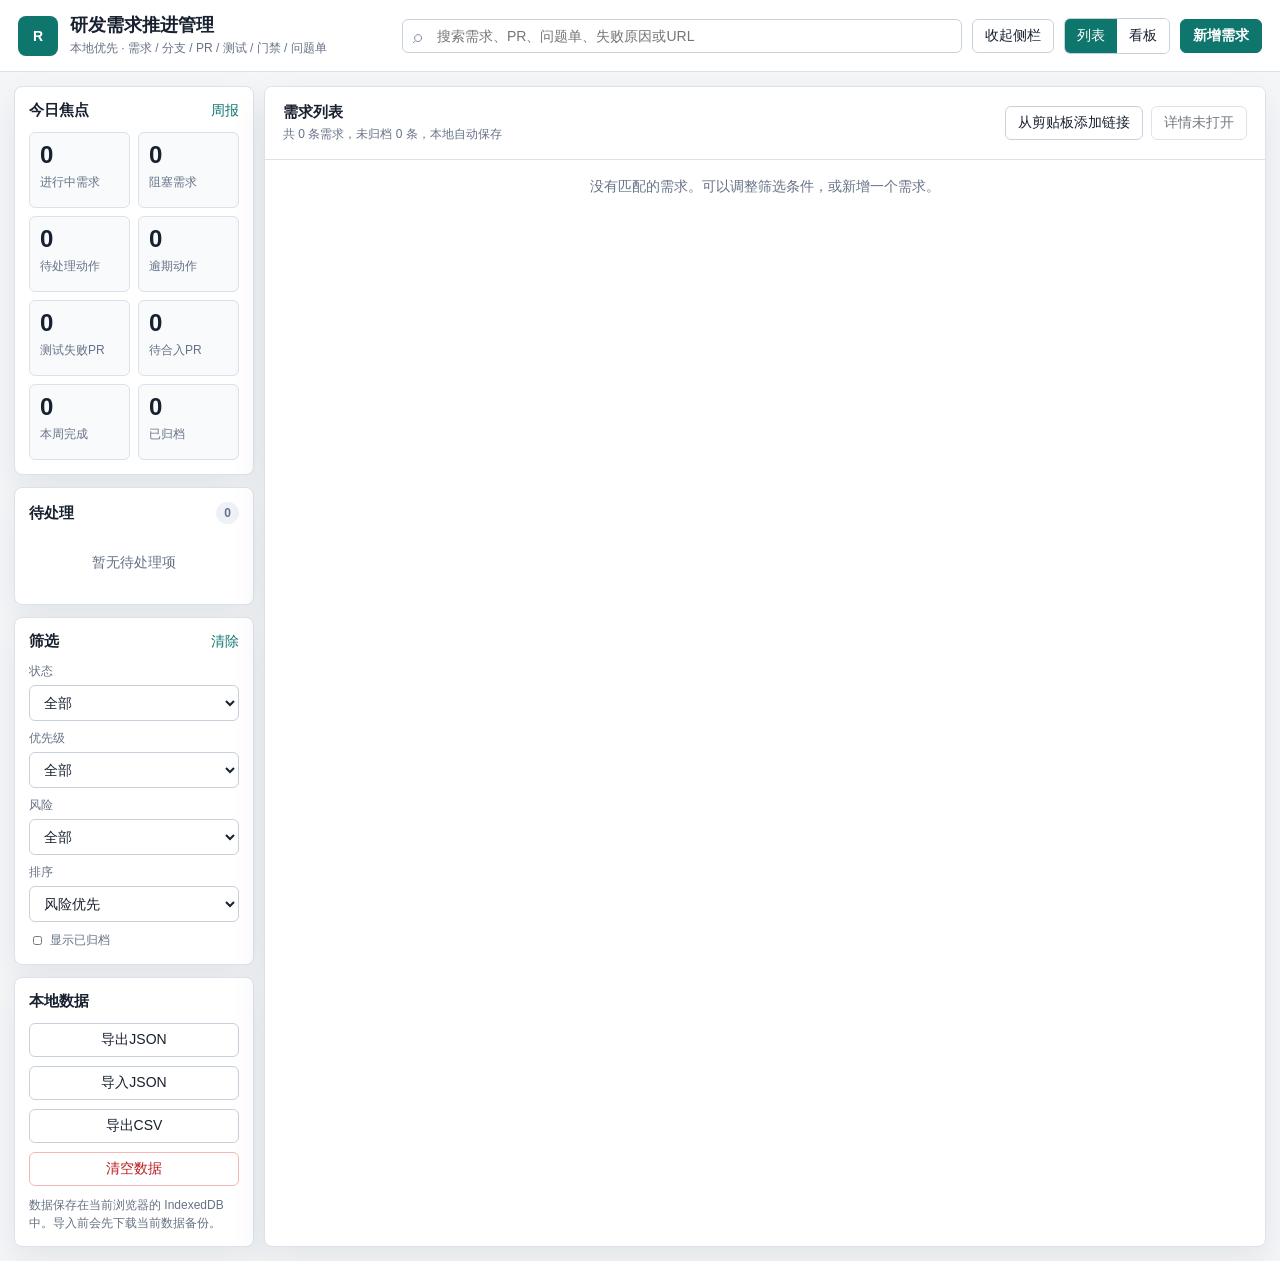
==== outputs/rd-tracker-windows-app/app/index.html @ b26a25df "Add RD tracker desktop app" ====
<!doctype html>
<html lang="zh-CN">
  <head>
    <meta charset="UTF-8" />
    <meta name="viewport" content="width=device-width, initial-scale=1.0" />
    <title>研发需求推进管理工具 MVP</title>
    <meta
      name="description"
      content="本地优先的个人研发需求、分支、PR、测试、门禁和问题单推进管理工具。"
    />
    <link rel="stylesheet" href="./styles.css" />
  </head>
  <body>
    <div class="app-shell">
      <header class="topbar">
        <div class="brand">
          <div class="brand-mark" aria-hidden="true">R</div>
          <div>
            <h1>研发需求推进管理</h1>
            <p>本地优先 · 需求 / 分支 / PR / 测试 / 门禁 / 问题单</p>
          </div>
        </div>
        <div class="top-actions">
          <label class="search-box" aria-label="全局搜索">
            <span aria-hidden="true">⌕</span>
            <input id="globalSearch" type="search" placeholder="搜索需求、PR、问题单、失败原因或URL" />
          </label>
          <button id="toggleLeftRailBtn" type="button" title="收起或展开左侧概览">收起侧栏</button>
          <div class="segmented" aria-label="视图切换">
            <button id="listViewBtn" type="button" class="active">列表</button>
            <button id="boardViewBtn" type="button">看板</button>
          </div>
          <button id="newRequirementBtn" type="button" class="primary-btn">新增需求</button>
        </div>
      </header>

      <main class="workspace">
        <aside class="left-rail" aria-label="概览和筛选">
          <section class="panel">
            <div class="section-title">
              <h2>今日焦点</h2>
              <button id="weeklyReportBtn" type="button" class="text-btn">周报</button>
            </div>
            <div id="statsGrid" class="stats-grid"></div>
          </section>

          <section class="panel">
            <div class="section-title">
              <h2>待处理</h2>
              <span id="todoCount" class="count-pill">0</span>
            </div>
            <div id="todoList" class="todo-list empty-state">暂无待处理项</div>
          </section>

          <section class="panel">
            <div class="section-title">
              <h2>筛选</h2>
              <button id="clearFiltersBtn" type="button" class="text-btn">清除</button>
            </div>
            <div class="filter-grid">
              <label>
                状态
                <select id="statusFilter"></select>
              </label>
              <label>
                优先级
                <select id="priorityFilter"></select>
              </label>
              <label>
                风险
                <select id="riskFilter"></select>
              </label>
              <label>
                排序
                <select id="sortMode">
                  <option value="risk">风险优先</option>
                  <option value="priority">优先级</option>
                  <option value="plannedEndAt">计划完成时间</option>
                  <option value="updatedAt">最近更新</option>
                  <option value="createdAt">创建时间</option>
                  <option value="progress">交付链路进度</option>
                </select>
              </label>
              <label class="checkbox-row">
                <input id="showArchived" type="checkbox" />
                显示已归档
              </label>
            </div>
          </section>

          <section class="panel">
            <div class="section-title">
              <h2>本地数据</h2>
            </div>
            <div class="data-actions">
              <button id="exportJsonBtn" type="button">导出JSON</button>
              <button id="importJsonBtn" type="button">导入JSON</button>
              <button id="exportCsvBtn" type="button">导出CSV</button>
              <button id="resetDemoBtn" type="button" class="danger-ghost">清空数据</button>
              <input id="importFile" type="file" accept="application/json,.json" hidden />
            </div>
            <p class="hint">数据保存在当前浏览器的 IndexedDB 中。导入前会先下载当前数据备份。</p>
          </section>
        </aside>

        <section class="main-panel" aria-label="需求列表">
          <div class="list-header">
            <div>
              <h2 id="mainTitle">需求列表</h2>
              <p id="resultSummary">正在加载本地数据…</p>
            </div>
            <div class="header-tools">
              <button id="quickAddFromClipboardBtn" type="button">从剪贴板添加链接</button>
              <button id="collapseAllBtn" type="button">收起详情</button>
            </div>
          </div>
          <div id="contentArea" class="content-area"></div>
        </section>

        <aside id="detailPanel" class="detail-panel" aria-label="需求详情"></aside>
      </main>
    </div>

    <div id="modalHost" class="modal-host" hidden></div>
    <div id="toastHost" class="toast-host" aria-live="polite"></div>

    <script src="./app.js" defer></script>
  </body>
</html>
---- outputs/rd-tracker-windows-app/app/styles.css ----
:root {
  color-scheme: light;
  --bg: #f4f6f8;
  --surface: #ffffff;
  --surface-soft: #f8fafc;
  --line: #dbe2ea;
  --line-strong: #c7d1dc;
  --text: #18212f;
  --muted: #667285;
  --faint: #8b97a7;
  --primary: #0f766e;
  --primary-dark: #115e59;
  --primary-soft: #d8f3ef;
  --blue: #2563eb;
  --blue-soft: #dbeafe;
  --green: #15803d;
  --green-soft: #dcfce7;
  --red: #b91c1c;
  --red-soft: #fee2e2;
  --amber: #a16207;
  --amber-soft: #fef3c7;
  --gray-soft: #eef2f6;
  --shadow: 0 14px 36px rgba(24, 33, 47, 0.08);
  --radius: 8px;
}

* {
  box-sizing: border-box;
}

html,
body {
  width: 100%;
  min-height: 100%;
}

body {
  margin: 0;
  background: var(--bg);
  color: var(--text);
  font-family:
    Inter, "Segoe UI", "PingFang SC", "Microsoft YaHei", Arial, sans-serif;
  font-size: 14px;
  letter-spacing: 0;
}

button,
input,
select,
textarea {
  font: inherit;
}

button {
  border: 1px solid var(--line-strong);
  border-radius: 6px;
  background: var(--surface);
  color: var(--text);
  min-height: 34px;
  padding: 0 12px;
  cursor: pointer;
}

button:hover {
  border-color: var(--primary);
  color: var(--primary-dark);
}

button:focus-visible,
input:focus-visible,
select:focus-visible,
textarea:focus-visible {
  outline: 2px solid rgba(15, 118, 110, 0.28);
  outline-offset: 2px;
}

button:disabled {
  cursor: not-allowed;
  opacity: 0.6;
}

input,
select,
textarea {
  width: 100%;
  border: 1px solid var(--line-strong);
  border-radius: 6px;
  background: #fff;
  color: var(--text);
  padding: 8px 10px;
}

textarea {
  min-height: 86px;
  resize: vertical;
}

a {
  color: var(--blue);
  text-decoration: none;
}

a:hover {
  text-decoration: underline;
}

.app-shell {
  min-height: 100vh;
  display: flex;
  flex-direction: column;
}

.topbar {
  position: sticky;
  top: 0;
  z-index: 20;
  display: flex;
  align-items: center;
  justify-content: space-between;
  gap: 18px;
  min-height: 72px;
  padding: 12px 18px;
  border-bottom: 1px solid var(--line);
  background: rgba(255, 255, 255, 0.94);
  backdrop-filter: blur(10px);
}

.brand {
  display: flex;
  align-items: center;
  gap: 12px;
  min-width: 280px;
}

.brand-mark {
  display: grid;
  place-items: center;
  width: 40px;
  height: 40px;
  border-radius: 8px;
  background: var(--primary);
  color: #fff;
  font-weight: 800;
}

.brand h1 {
  margin: 0;
  font-size: 18px;
  line-height: 1.25;
}

.brand p {
  margin: 4px 0 0;
  color: var(--muted);
  font-size: 12px;
}

.top-actions {
  display: flex;
  align-items: center;
  justify-content: flex-end;
  gap: 10px;
  flex: 1;
  min-width: 0;
}

.search-box {
  position: relative;
  display: flex;
  align-items: center;
  flex: 1;
  max-width: 560px;
}

.search-box span {
  position: absolute;
  left: 11px;
  top: 50%;
  transform: translateY(-50%);
  color: var(--faint);
  font-size: 18px;
}

.search-box input {
  padding-left: 34px;
}

.segmented {
  display: inline-flex;
  border: 1px solid var(--line-strong);
  border-radius: 6px;
  overflow: hidden;
  background: var(--surface);
}

.segmented button {
  border: 0;
  border-radius: 0;
  min-height: 34px;
}

.segmented button.active {
  background: var(--primary);
  color: #fff;
}

.primary-btn {
  border-color: var(--primary);
  background: var(--primary);
  color: #fff;
  font-weight: 700;
}

.primary-btn:hover {
  border-color: var(--primary-dark);
  background: var(--primary-dark);
  color: #fff;
}

.text-btn {
  min-height: auto;
  padding: 0;
  border: 0;
  background: transparent;
  color: var(--primary);
}

.danger-ghost {
  color: var(--red);
  border-color: #f3b7b7;
}

.workspace {
  display: grid;
  grid-template-columns: 260px minmax(640px, 1fr);
  grid-template-areas: "rail list";
  gap: 10px;
  padding: 14px;
  flex: 1;
  min-height: 0;
}

.workspace.rail-collapsed {
  grid-template-columns: minmax(760px, 1fr);
  grid-template-areas: "list";
}

.left-rail,
.detail-panel {
  display: flex;
  flex-direction: column;
  gap: 12px;
  min-width: 0;
}

.left-rail {
  grid-area: rail;
}

.workspace.rail-collapsed .left-rail {
  display: none;
}

.main-panel,
.panel,
.detail-panel {
  border: 1px solid var(--line);
  border-radius: var(--radius);
  background: var(--surface);
  box-shadow: var(--shadow);
}

.panel {
  padding: 14px;
}

.main-panel {
  grid-area: list;
  min-width: 0;
  overflow: hidden;
}

.detail-panel {
  grid-area: detail;
  position: fixed;
  top: 86px;
  right: 14px;
  bottom: 14px;
  z-index: 35;
  width: min(860px, calc(100vw - 420px));
  min-width: 560px;
  padding: 0;
  overflow: auto;
  max-height: none;
  transform: translateX(calc(100% + 24px));
  opacity: 0;
  pointer-events: none;
  transition:
    transform 180ms ease,
    opacity 180ms ease;
}

.detail-panel.open {
  transform: translateX(0);
  opacity: 1;
  pointer-events: auto;
}

.section-title,
.list-header,
.detail-head {
  display: flex;
  align-items: center;
  justify-content: space-between;
  gap: 12px;
}

.section-title h2,
.list-header h2 {
  margin: 0;
  font-size: 15px;
}

.list-header {
  padding: 16px 18px;
  border-bottom: 1px solid var(--line);
  background: var(--surface);
}

.list-header p {
  margin: 4px 0 0;
  color: var(--muted);
  font-size: 12px;
}

.header-tools {
  display: flex;
  align-items: center;
  gap: 8px;
}

.stats-grid {
  display: grid;
  grid-template-columns: repeat(2, minmax(0, 1fr));
  gap: 8px;
  margin-top: 12px;
}

.stat-card {
  min-height: 76px;
  padding: 10px;
  border: 1px solid var(--line);
  border-radius: 6px;
  background: var(--surface-soft);
}

.stat-card strong {
  display: block;
  font-size: 24px;
  line-height: 1;
}

.stat-card span {
  display: block;
  margin-top: 7px;
  color: var(--muted);
  font-size: 12px;
}

.todo-list {
  display: grid;
  gap: 8px;
  margin-top: 12px;
}

.todo-item {
  display: grid;
  gap: 6px;
  padding: 10px;
  border: 1px solid var(--line);
  border-left: 3px solid var(--primary);
  border-radius: 6px;
  background: var(--surface-soft);
}

.todo-item strong {
  font-size: 13px;
}

.todo-item span {
  color: var(--muted);
  font-size: 12px;
}

.filter-grid,
.data-actions {
  display: grid;
  gap: 9px;
  margin-top: 12px;
}

.filter-grid label {
  display: grid;
  gap: 5px;
  color: var(--muted);
  font-size: 12px;
}

.filter-grid label select,
.filter-grid label input {
  color: var(--text);
  font-size: 14px;
}

.checkbox-row {
  grid-template-columns: 16px 1fr;
  align-items: center;
}

.checkbox-row input {
  width: auto;
}

.hint {
  margin: 10px 0 0;
  color: var(--muted);
  font-size: 12px;
  line-height: 1.5;
}

.content-area {
  overflow: auto;
  max-height: calc(100vh - 146px);
}

.req-list {
  display: grid;
  gap: 8px;
  padding: 10px;
}

.req-list-card {
  display: grid;
  gap: 8px;
  width: 100%;
  padding: 10px;
  border: 1px solid var(--line);
  border-radius: 7px;
  background: var(--surface);
  cursor: pointer;
}

.req-list-card:hover {
  border-color: var(--primary);
  background: #fbfefd;
}

.req-list-card.selected {
  border-color: var(--primary);
  background: var(--primary-soft);
}

.req-list-top,
.req-list-bottom {
  display: flex;
  align-items: flex-start;
  justify-content: space-between;
  gap: 8px;
}

.req-list-title {
  min-width: 0;
}

.req-list-title strong {
  display: block;
  line-height: 1.35;
}

.req-list-title span {
  display: block;
  margin-top: 3px;
  color: var(--muted);
  font-size: 12px;
}

.req-list-card .inline-select {
  width: 112px;
  min-width: 112px;
}

.req-list-action {
  color: var(--muted);
  font-size: 12px;
  line-height: 1.45;
}

.req-list-action strong {
  display: block;
  margin-bottom: 2px;
  color: var(--text);
  font-size: 13px;
}

.req-list-progress {
  display: grid;
  gap: 5px;
}

.delivery-line {
  display: grid;
  gap: 6px;
}

.delivery-head {
  display: flex;
  align-items: center;
  justify-content: space-between;
  gap: 8px;
  color: var(--muted);
  font-size: 12px;
}

.delivery-head strong {
  color: var(--text);
  font-size: 13px;
}

.progress-note {
  color: var(--muted);
  font-size: 12px;
  line-height: 1.45;
}

.table-wrap {
  min-width: 980px;
}

.req-table {
  width: 100%;
  border-collapse: collapse;
}

.req-table th,
.req-table td {
  padding: 10px 9px;
  border-bottom: 1px solid var(--line);
  vertical-align: top;
  text-align: left;
}

.req-table th {
  position: sticky;
  top: 0;
  z-index: 5;
  background: var(--surface-soft);
  color: var(--muted);
  font-size: 12px;
  font-weight: 700;
}

.req-row {
  cursor: pointer;
}

.req-row:hover {
  background: #f9fbfd;
}

.req-row.selected {
  background: var(--primary-soft);
}

.title-cell {
  min-width: 220px;
}

.title-cell strong {
  display: block;
  margin-bottom: 5px;
}

.meta-line {
  display: flex;
  flex-wrap: wrap;
  gap: 5px;
  color: var(--muted);
  font-size: 12px;
}

.pill,
.count-pill,
.tag {
  display: inline-flex;
  align-items: center;
  gap: 4px;
  min-height: 22px;
  border-radius: 999px;
  padding: 2px 8px;
  font-size: 12px;
  font-weight: 700;
  white-space: nowrap;
}

.count-pill {
  background: var(--gray-soft);
  color: var(--muted);
}

.tag {
  border: 1px solid var(--line);
  color: var(--muted);
  background: #fff;
  font-weight: 500;
}

.priority-P0 {
  background: var(--red-soft);
  color: var(--red);
}

.priority-P1 {
  background: var(--amber-soft);
  color: var(--amber);
}

.priority-P2 {
  background: var(--blue-soft);
  color: var(--blue);
}

.priority-P3 {
  background: var(--gray-soft);
  color: var(--muted);
}

.risk-normal {
  background: var(--green-soft);
  color: var(--green);
}

.risk-attention {
  background: var(--amber-soft);
  color: var(--amber);
}

.risk-blocked,
.risk-failed,
.risk-overdue {
  background: var(--red-soft);
  color: var(--red);
}

.status-pill {
  background: var(--gray-soft);
  color: var(--muted);
}

.test-success,
.gate-pass {
  background: var(--green-soft);
  color: var(--green);
}

.test-failed,
.gate-fail {
  background: var(--red-soft);
  color: var(--red);
}

.test-running,
.gate-running {
  background: var(--blue-soft);
  color: var(--blue);
}

.progress-group {
  display: grid;
  gap: 6px;
  min-width: 150px;
}

.progress-line {
  display: grid;
  grid-template-columns: 42px 1fr auto;
  align-items: center;
  gap: 6px;
  color: var(--muted);
  font-size: 12px;
}

.meter {
  height: 6px;
  overflow: hidden;
  border-radius: 999px;
  background: var(--gray-soft);
}

.meter > span {
  display: block;
  height: 100%;
  min-width: 3px;
  border-radius: inherit;
  background: var(--primary);
}

.inline-select {
  min-width: 116px;
  padding: 6px 8px;
}

.next-action-cell {
  min-width: 220px;
  color: var(--muted);
}

.next-action-cell strong {
  display: block;
  color: var(--text);
  font-size: 13px;
}

.row-actions,
.compact-actions {
  display: flex;
  flex-wrap: wrap;
  gap: 6px;
}

.row-actions button,
.compact-actions button {
  min-height: 28px;
  padding: 0 8px;
  font-size: 12px;
}

.detail-empty {
  display: grid;
  place-items: center;
  min-height: 360px;
  padding: 24px;
  color: var(--muted);
  text-align: center;
}

.detail-section {
  padding: 14px;
  border-bottom: 1px solid var(--line);
}

.detail-section h3 {
  margin: 0 0 10px;
  font-size: 14px;
}

.detail-head {
  align-items: flex-start;
  padding: 16px;
  border-bottom: 1px solid var(--line);
  background: var(--surface-soft);
}

.detail-head h2 {
  margin: 0 0 8px;
  font-size: 18px;
  line-height: 1.35;
}

.detail-meta {
  display: flex;
  flex-wrap: wrap;
  gap: 6px;
}

.summary-grid {
  display: grid;
  grid-template-columns: repeat(2, minmax(0, 1fr));
  gap: 8px;
}

.summary-item {
  padding: 9px;
  border: 1px solid var(--line);
  border-radius: 6px;
  background: var(--surface-soft);
}

.summary-item span {
  display: block;
  margin-bottom: 4px;
  color: var(--muted);
  font-size: 12px;
}

.summary-item strong {
  font-size: 14px;
}

.entity-list {
  display: grid;
  gap: 8px;
}

.entity-card {
  border: 1px solid var(--line);
  border-radius: 6px;
  background: #fff;
  overflow: hidden;
}

.entity-card-head {
  display: flex;
  align-items: flex-start;
  justify-content: space-between;
  gap: 8px;
  padding: 10px;
  background: var(--surface-soft);
}

.entity-card-head h4 {
  margin: 0 0 4px;
  font-size: 14px;
}

.entity-card-body {
  display: grid;
  gap: 10px;
  padding: 10px;
}

.mini-table {
  width: 100%;
  border-collapse: collapse;
  font-size: 12px;
}

.mini-table th,
.mini-table td {
  padding: 7px 6px;
  border-bottom: 1px solid var(--line);
  vertical-align: top;
  text-align: left;
}

.mini-table th {
  color: var(--muted);
  font-weight: 700;
}

.test-chip-list {
  display: flex;
  flex-wrap: wrap;
  gap: 5px;
}

.test-chip {
  display: inline-flex;
  align-items: center;
  gap: 4px;
  border-color: transparent;
}

.timeline {
  position: relative;
  display: grid;
  gap: 10px;
}

.timeline-item {
  padding: 10px;
  border: 1px solid var(--line);
  border-radius: 6px;
  background: var(--surface-soft);
}

.timeline-item time {
  display: block;
  margin-bottom: 5px;
  color: var(--muted);
  font-size: 12px;
}

.board {
  display: grid;
  grid-template-columns: repeat(4, minmax(220px, 1fr));
  gap: 12px;
  min-width: 960px;
  padding: 14px;
}

.board-column {
  display: flex;
  flex-direction: column;
  gap: 8px;
  min-height: 260px;
  border: 1px solid var(--line);
  border-radius: 8px;
  background: var(--surface-soft);
  padding: 10px;
}

.board-column h3 {
  margin: 0;
  font-size: 13px;
  display: flex;
  justify-content: space-between;
  color: var(--muted);
}

.board-card {
  display: grid;
  gap: 8px;
  padding: 10px;
  border: 1px solid var(--line);
  border-radius: 6px;
  background: #fff;
  cursor: pointer;
}

.board-card:hover {
  border-color: var(--primary);
}

.board-card strong {
  line-height: 1.35;
}

.empty-state {
  padding: 18px;
  color: var(--muted);
  text-align: center;
}

.modal-host {
  position: fixed;
  inset: 0;
  z-index: 50;
  display: grid;
  place-items: center;
  background: rgba(24, 33, 47, 0.42);
  padding: 24px;
}

.modal-host[hidden] {
  display: none !important;
}

.modal-card {
  width: min(760px, 100%);
  max-height: min(86vh, 900px);
  display: flex;
  flex-direction: column;
  border-radius: 8px;
  background: var(--surface);
  box-shadow: 0 24px 70px rgba(24, 33, 47, 0.28);
}

.modal-head,
.modal-foot {
  display: flex;
  align-items: center;
  justify-content: space-between;
  gap: 12px;
  padding: 14px 16px;
  border-bottom: 1px solid var(--line);
}

.modal-foot {
  border-top: 1px solid var(--line);
  border-bottom: 0;
  flex-wrap: wrap;
}

.modal-left-actions {
  display: flex;
  align-items: center;
  gap: 10px;
  flex-wrap: wrap;
  min-width: 0;
}

.modal-left-actions .danger-ghost {
  min-height: 28px;
  padding: 0 10px;
  font-size: 12px;
}

.modal-head h2 {
  margin: 0;
  font-size: 17px;
}

.modal-body {
  overflow: auto;
  padding: 16px;
}

.form-grid {
  display: grid;
  grid-template-columns: repeat(2, minmax(0, 1fr));
  gap: 12px;
}

.form-grid label {
  display: grid;
  gap: 6px;
  color: var(--muted);
  font-size: 12px;
}

.form-grid label.full {
  grid-column: 1 / -1;
}

.form-grid label.checkbox-field {
  grid-template-columns: 16px 1fr;
  align-items: center;
  color: var(--text);
}

.form-grid label.checkbox-field input {
  width: auto;
}

.markdown-box {
  min-height: 360px;
  font-family: "Cascadia Mono", Consolas, monospace;
  white-space: pre-wrap;
}

.toast-host {
  position: fixed;
  right: 16px;
  bottom: 16px;
  z-index: 80;
  display: grid;
  gap: 8px;
}

.toast {
  max-width: 360px;
  padding: 10px 12px;
  border: 1px solid var(--line-strong);
  border-radius: 6px;
  background: var(--surface);
  box-shadow: var(--shadow);
  color: var(--text);
}

.hidden {
  display: none !important;
}

@media (max-width: 1280px) {
  .workspace {
    grid-template-columns: 240px minmax(520px, 1fr);
    grid-template-areas: "rail list";
  }

  .workspace.rail-collapsed {
    grid-template-columns: minmax(620px, 1fr);
    grid-template-areas: "list";
  }

  .detail-panel {
    width: min(780px, calc(100vw - 300px));
    min-width: 520px;
  }
}

@media (max-width: 860px) {
  .topbar {
    align-items: stretch;
    flex-direction: column;
  }

  .top-actions {
    flex-wrap: wrap;
    justify-content: stretch;
  }

  .search-box {
    max-width: none;
    flex-basis: 100%;
  }

  .workspace {
    grid-template-columns: 1fr;
    grid-template-areas:
      "list"
      "rail";
  }

  .workspace.rail-collapsed {
    grid-template-columns: 1fr;
    grid-template-areas: "list";
  }

  .left-rail {
    grid-area: rail;
  }

  .main-panel {
    grid-area: list;
  }

  .detail-panel {
    top: 72px;
    right: 10px;
    bottom: 10px;
    left: 10px;
    width: auto;
    min-width: 0;
  }

  .list-header {
    align-items: flex-start;
    flex-direction: column;
  }

  .header-tools {
    width: 100%;
    flex-wrap: wrap;
  }

  .form-grid {
    grid-template-columns: 1fr;
  }
}
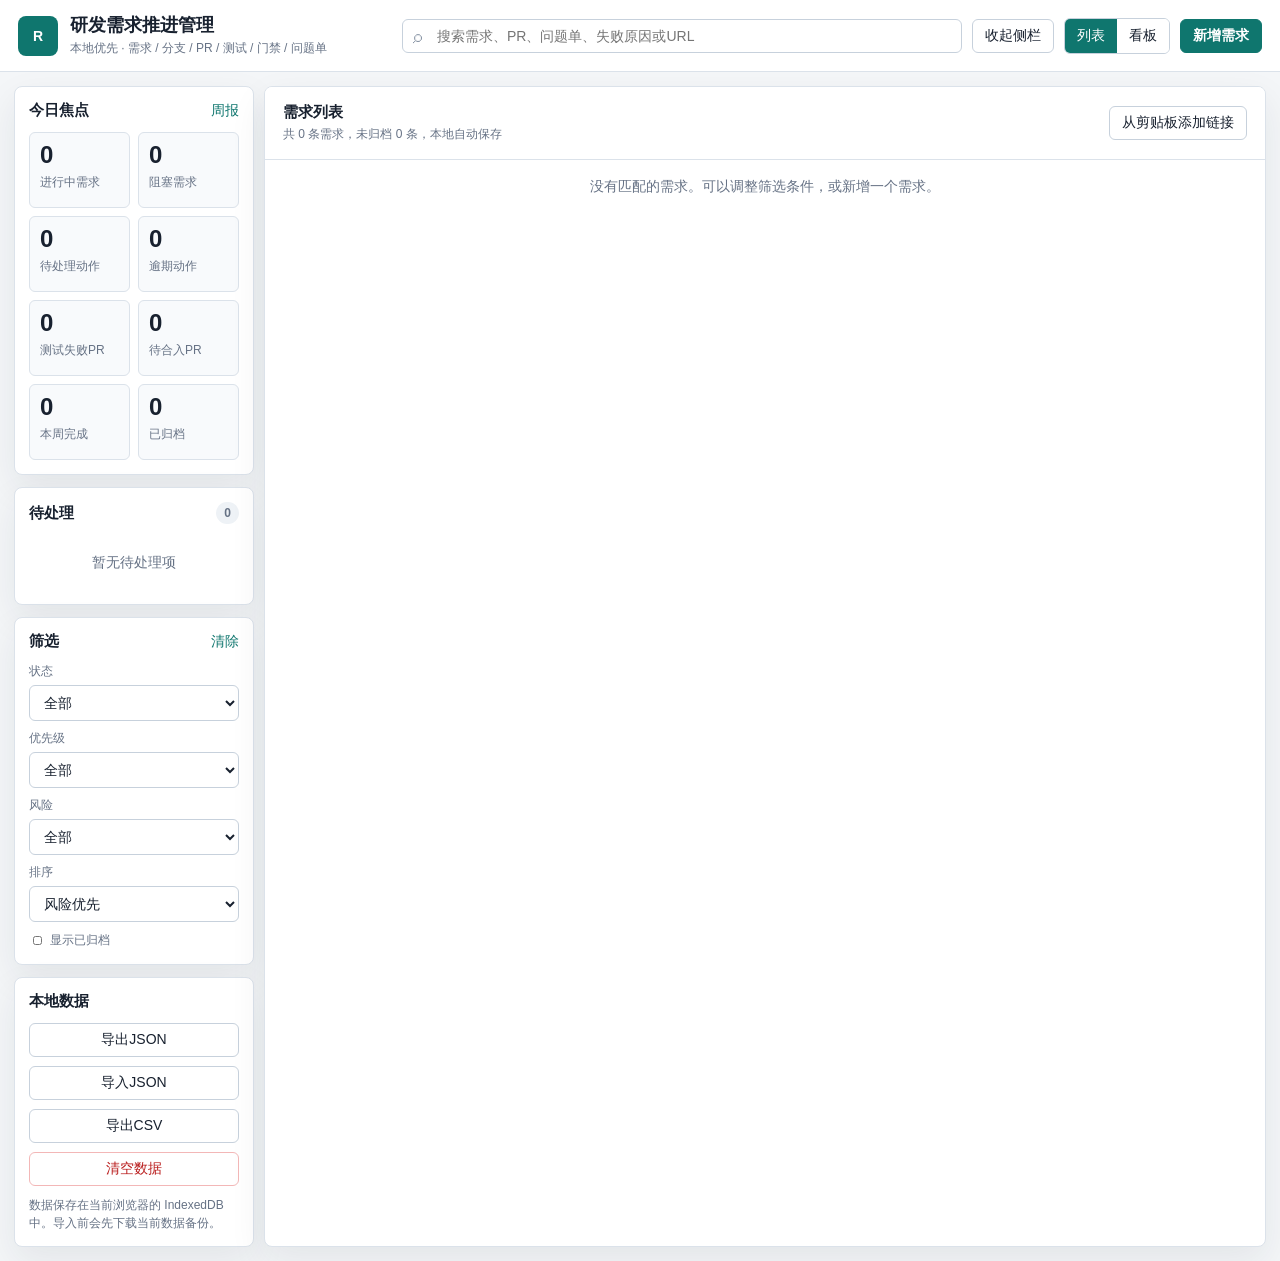
==== commit 2daabb61: "Improve tracker workflow shortcuts" ====
--- a/outputs/rd-tracker-windows-app/app/index.html
+++ b/outputs/rd-tracker-windows-app/app/index.html
@@ -111,7 +111,7 @@
             </div>
             <div class="header-tools">
               <button id="quickAddFromClipboardBtn" type="button">从剪贴板添加链接</button>
-              <button id="collapseAllBtn" type="button">收起详情</button>
+              <button id="collapseAllBtn" type="button" hidden>收起详情</button>
             </div>
           </div>
           <div id="contentArea" class="content-area"></div>
--- a/outputs/rd-tracker-windows-app/app/styles.css
+++ b/outputs/rd-tracker-windows-app/app/styles.css
@@ -808,6 +808,11 @@
   overflow: hidden;
 }
 
+.focus-flash {
+  scroll-margin-top: 96px;
+  animation: focus-flash 1400ms ease;
+}
+
 .entity-card-head {
   display: flex;
   align-items: flex-start;
@@ -857,7 +862,13 @@
   display: inline-flex;
   align-items: center;
   gap: 4px;
+  min-height: 24px;
+  padding: 2px 8px;
   border-color: transparent;
+}
+
+.test-chip span {
+  font-family: "Cascadia Mono", Consolas, monospace;
 }
 
 .timeline {
@@ -1127,3 +1138,17 @@
     grid-template-columns: 1fr;
   }
 }
+
+@keyframes focus-flash {
+  0% {
+    outline: 2px solid rgba(15, 118, 110, 0.55);
+    box-shadow: 0 0 0 4px rgba(15, 118, 110, 0.16);
+    background-color: var(--primary-soft);
+  }
+
+  100% {
+    outline: 0 solid transparent;
+    box-shadow: none;
+    background-color: inherit;
+  }
+}
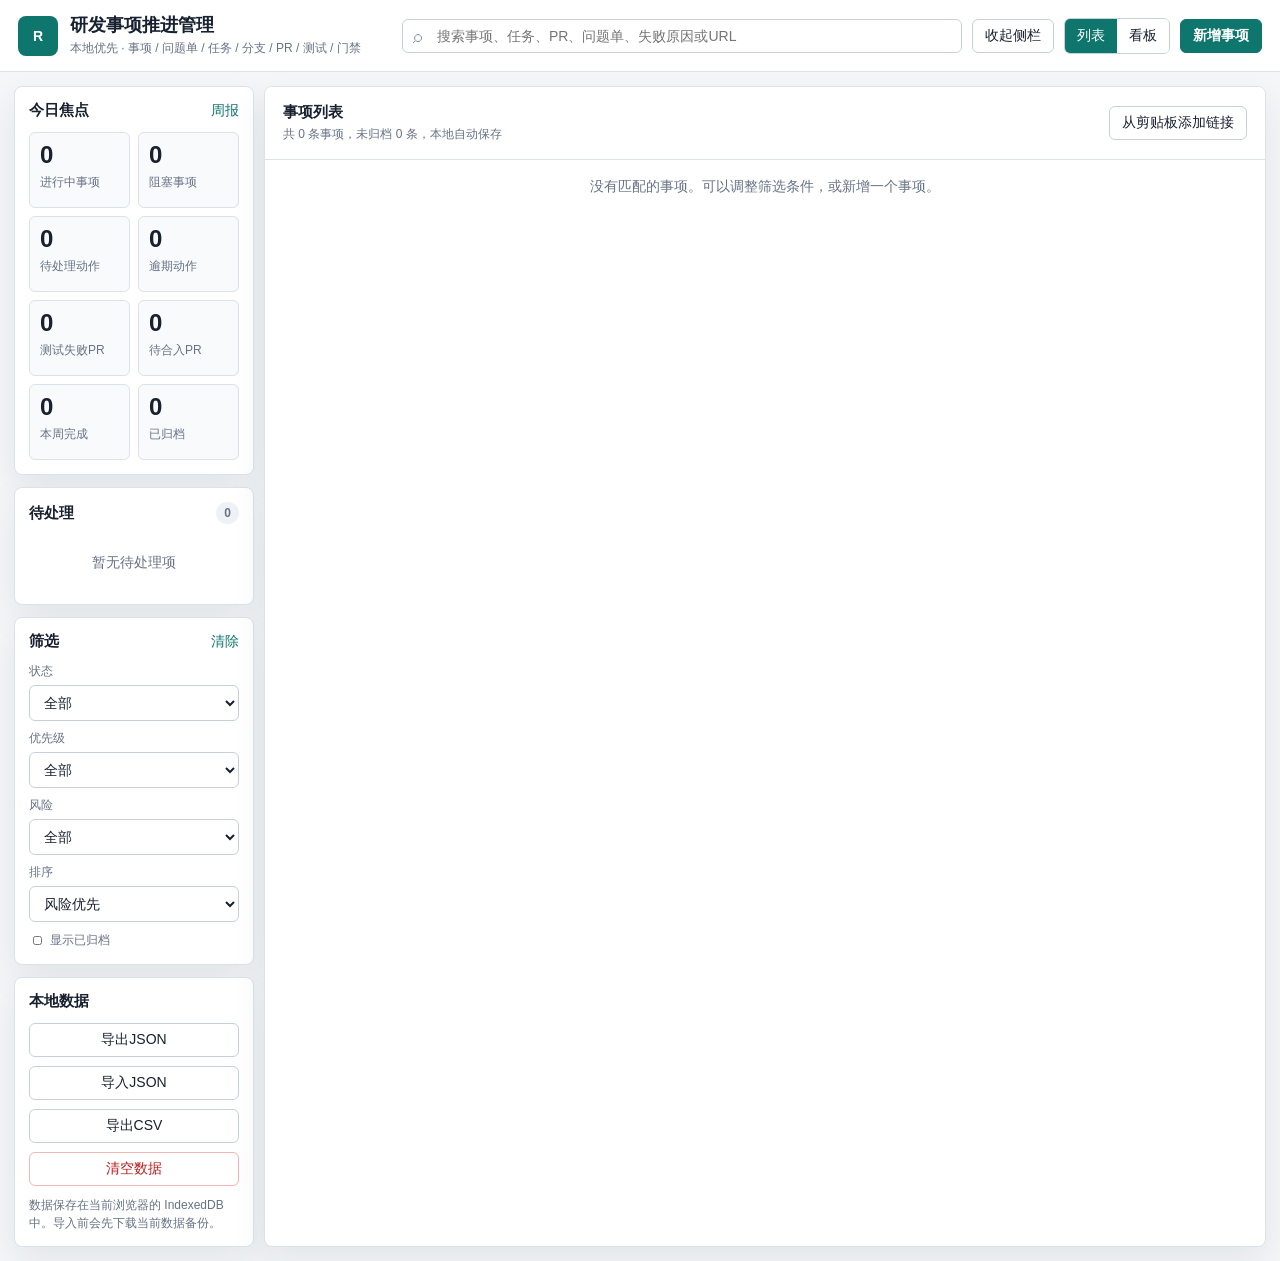
==== commit 8fea7104: "Refine tracker item workflow" ====
--- a/outputs/rd-tracker-windows-app/app/index.html
+++ b/outputs/rd-tracker-windows-app/app/index.html
@@ -3,10 +3,10 @@
   <head>
     <meta charset="UTF-8" />
     <meta name="viewport" content="width=device-width, initial-scale=1.0" />
-    <title>研发需求推进管理工具 MVP</title>
+    <title>研发事项推进管理工具 MVP</title>
     <meta
       name="description"
-      content="本地优先的个人研发需求、分支、PR、测试、门禁和问题单推进管理工具。"
+      content="本地优先的个人研发事项、问题单、任务、分支、PR、测试和门禁推进管理工具。"
     />
     <link rel="stylesheet" href="./styles.css" />
   </head>
@@ -16,21 +16,21 @@
         <div class="brand">
           <div class="brand-mark" aria-hidden="true">R</div>
           <div>
-            <h1>研发需求推进管理</h1>
-            <p>本地优先 · 需求 / 分支 / PR / 测试 / 门禁 / 问题单</p>
+            <h1>研发事项推进管理</h1>
+            <p>本地优先 · 事项 / 问题单 / 任务 / 分支 / PR / 测试 / 门禁</p>
           </div>
         </div>
         <div class="top-actions">
           <label class="search-box" aria-label="全局搜索">
             <span aria-hidden="true">⌕</span>
-            <input id="globalSearch" type="search" placeholder="搜索需求、PR、问题单、失败原因或URL" />
+            <input id="globalSearch" type="search" placeholder="搜索事项、任务、PR、问题单、失败原因或URL" />
           </label>
           <button id="toggleLeftRailBtn" type="button" title="收起或展开左侧概览">收起侧栏</button>
           <div class="segmented" aria-label="视图切换">
             <button id="listViewBtn" type="button" class="active">列表</button>
             <button id="boardViewBtn" type="button">看板</button>
           </div>
-          <button id="newRequirementBtn" type="button" class="primary-btn">新增需求</button>
+          <button id="newRequirementBtn" type="button" class="primary-btn">新增事项</button>
         </div>
       </header>
 
@@ -103,10 +103,10 @@
           </section>
         </aside>
 
-        <section class="main-panel" aria-label="需求列表">
+        <section class="main-panel" aria-label="事项列表">
           <div class="list-header">
             <div>
-              <h2 id="mainTitle">需求列表</h2>
+              <h2 id="mainTitle">事项列表</h2>
               <p id="resultSummary">正在加载本地数据…</p>
             </div>
             <div class="header-tools">
@@ -117,7 +117,7 @@
           <div id="contentArea" class="content-area"></div>
         </section>
 
-        <aside id="detailPanel" class="detail-panel" aria-label="需求详情"></aside>
+        <aside id="detailPanel" class="detail-panel" aria-label="事项详情"></aside>
       </main>
     </div>
 
--- a/outputs/rd-tracker-windows-app/app/styles.css
+++ b/outputs/rd-tracker-windows-app/app/styles.css
@@ -230,6 +230,10 @@
   border-color: #f3b7b7;
 }
 
+.danger-text {
+  color: var(--red);
+}
+
 .workspace {
   display: grid;
   grid-template-columns: 260px minmax(640px, 1fr);
@@ -287,8 +291,8 @@
   right: 14px;
   bottom: 14px;
   z-index: 35;
-  width: min(860px, calc(100vw - 420px));
-  min-width: 560px;
+  width: min(980px, calc(100vw - 360px));
+  min-width: 640px;
   padding: 0;
   overflow: auto;
   max-height: none;
@@ -884,9 +888,15 @@
   background: var(--surface-soft);
 }
 
-.timeline-item time {
-  display: block;
+.timeline-head {
+  display: flex;
+  align-items: center;
+  justify-content: space-between;
+  gap: 8px;
   margin-bottom: 5px;
+}
+
+.timeline-head time {
   color: var(--muted);
   font-size: 12px;
 }
@@ -1074,8 +1084,8 @@
   }
 
   .detail-panel {
-    width: min(780px, calc(100vw - 300px));
-    min-width: 520px;
+    width: min(900px, calc(100vw - 260px));
+    min-width: 580px;
   }
 }
 
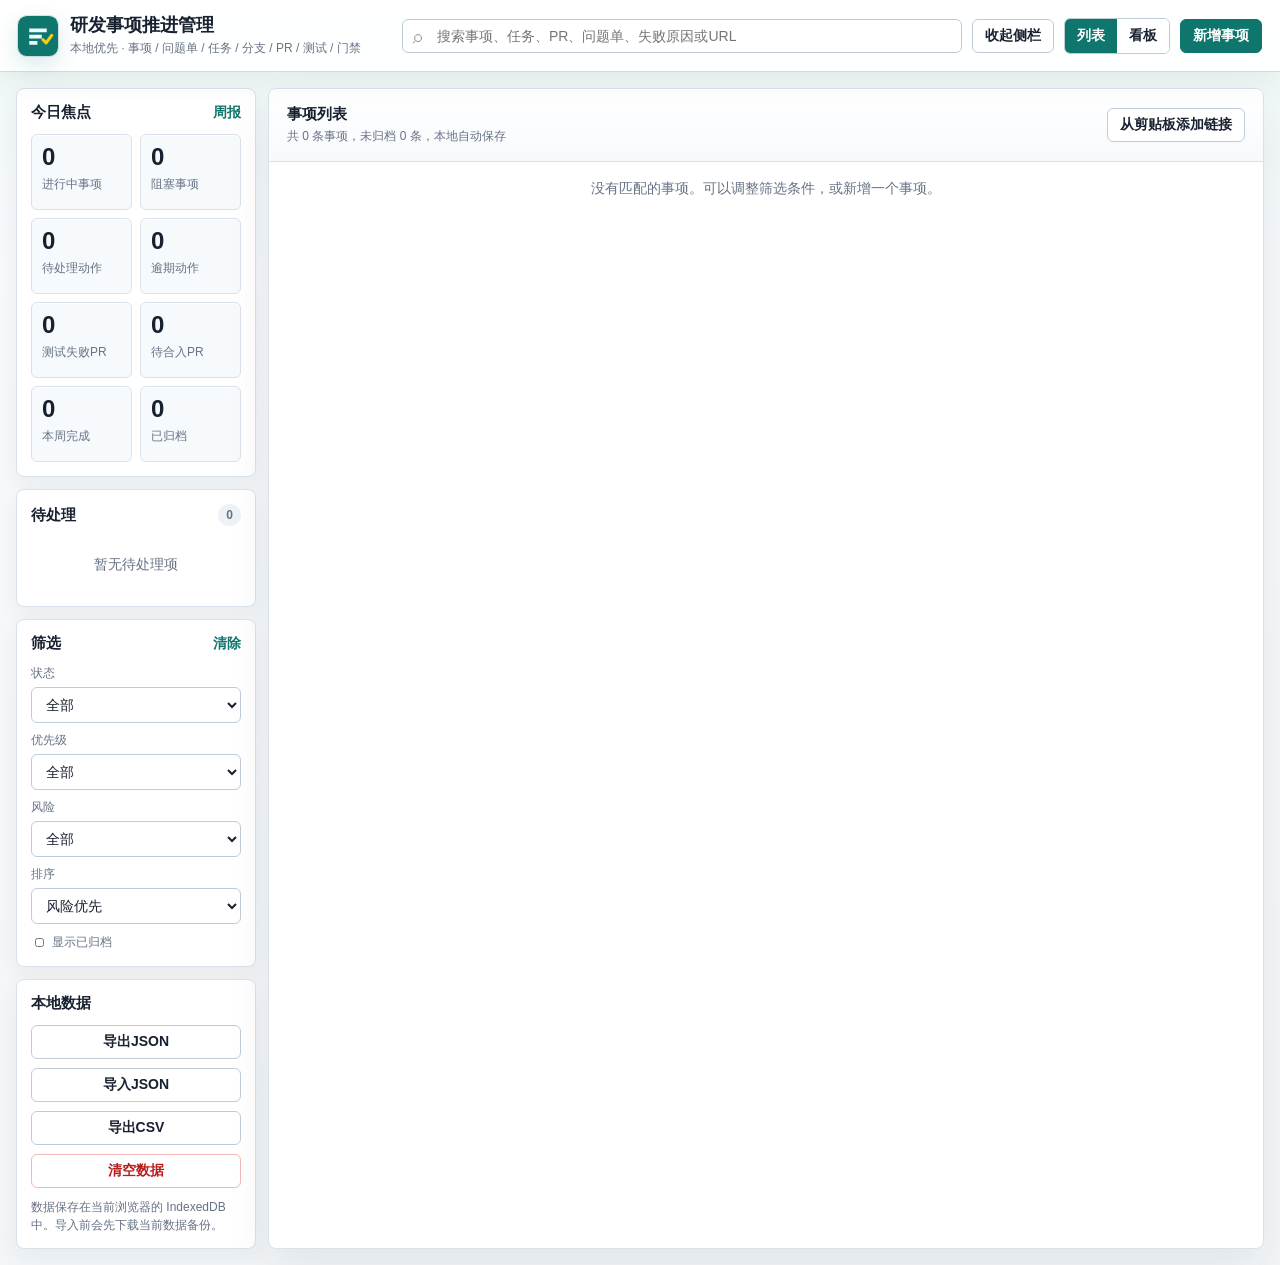
==== commit 42052252: "Improve tracker workspace and notes" ====
--- a/outputs/rd-tracker-windows-app/app/index.html
+++ b/outputs/rd-tracker-windows-app/app/index.html
@@ -8,13 +8,16 @@
       name="description"
       content="本地优先的个人研发事项、问题单、任务、分支、PR、测试和门禁推进管理工具。"
     />
+    <link rel="icon" href="./app-icon.svg" type="image/svg+xml" />
     <link rel="stylesheet" href="./styles.css" />
   </head>
   <body>
     <div class="app-shell">
       <header class="topbar">
         <div class="brand">
-          <div class="brand-mark" aria-hidden="true">R</div>
+          <div class="brand-mark" aria-hidden="true">
+            <img src="./app-icon.svg" alt="" />
+          </div>
           <div>
             <h1>研发事项推进管理</h1>
             <p>本地优先 · 事项 / 问题单 / 任务 / 分支 / PR / 测试 / 门禁</p>
--- a/outputs/rd-tracker-windows-app/app/styles.css
+++ b/outputs/rd-tracker-windows-app/app/styles.css
@@ -1,16 +1,17 @@
 :root {
   color-scheme: light;
-  --bg: #f4f6f8;
+  --bg: #f3f6f8;
   --surface: #ffffff;
-  --surface-soft: #f8fafc;
-  --line: #dbe2ea;
-  --line-strong: #c7d1dc;
+  --surface-soft: #f7fafc;
+  --line: #d9e2ea;
+  --line-strong: #bfccd8;
   --text: #18212f;
   --muted: #667285;
   --faint: #8b97a7;
   --primary: #0f766e;
   --primary-dark: #115e59;
   --primary-soft: #d8f3ef;
+  --primary-faint: #effaf8;
   --blue: #2563eb;
   --blue-soft: #dbeafe;
   --green: #15803d;
@@ -20,7 +21,9 @@
   --amber: #a16207;
   --amber-soft: #fef3c7;
   --gray-soft: #eef2f6;
-  --shadow: 0 14px 36px rgba(24, 33, 47, 0.08);
+  --ink-shadow: rgba(24, 33, 47, 0.08);
+  --shadow: 0 18px 44px var(--ink-shadow);
+  --shadow-soft: 0 8px 22px rgba(24, 33, 47, 0.06);
   --radius: 8px;
 }
 
@@ -36,7 +39,8 @@
 
 body {
   margin: 0;
-  background: var(--bg);
+  background:
+    linear-gradient(180deg, #eef8f6 0, #f7f9fc 260px, var(--bg) 100%);
   color: var(--text);
   font-family:
     Inter, "Segoe UI", "PingFang SC", "Microsoft YaHei", Arial, sans-serif;
@@ -59,6 +63,12 @@
   min-height: 34px;
   padding: 0 12px;
   cursor: pointer;
+  font-weight: 650;
+  transition:
+    border-color 120ms ease,
+    background 120ms ease,
+    color 120ms ease,
+    box-shadow 120ms ease;
 }
 
 button:hover {
@@ -88,6 +98,16 @@
   background: #fff;
   color: var(--text);
   padding: 8px 10px;
+  transition:
+    border-color 120ms ease,
+    box-shadow 120ms ease;
+}
+
+input:focus,
+select:focus,
+textarea:focus {
+  border-color: var(--primary);
+  box-shadow: 0 0 0 3px rgba(15, 118, 110, 0.1);
 }
 
 textarea {
@@ -120,9 +140,10 @@
   gap: 18px;
   min-height: 72px;
   padding: 12px 18px;
-  border-bottom: 1px solid var(--line);
-  background: rgba(255, 255, 255, 0.94);
+  border-bottom: 1px solid rgba(191, 204, 216, 0.72);
+  background: rgba(255, 255, 255, 0.9);
   backdrop-filter: blur(10px);
+  box-shadow: 0 10px 28px rgba(24, 33, 47, 0.06);
 }
 
 .brand {
@@ -138,9 +159,16 @@
   width: 40px;
   height: 40px;
   border-radius: 8px;
-  background: var(--primary);
-  color: #fff;
-  font-weight: 800;
+  background: #fff;
+  box-shadow:
+    0 0 0 1px rgba(15, 118, 110, 0.16),
+    0 8px 22px rgba(15, 118, 110, 0.16);
+}
+
+.brand-mark img {
+  display: block;
+  width: 40px;
+  height: 40px;
 }
 
 .brand h1 {
@@ -238,8 +266,8 @@
   display: grid;
   grid-template-columns: 260px minmax(640px, 1fr);
   grid-template-areas: "rail list";
-  gap: 10px;
-  padding: 14px;
+  gap: 12px;
+  padding: 16px;
   flex: 1;
   min-height: 0;
 }
@@ -276,6 +304,7 @@
 
 .panel {
   padding: 14px;
+  box-shadow: var(--shadow-soft);
 }
 
 .main-panel {
@@ -291,7 +320,7 @@
   right: 14px;
   bottom: 14px;
   z-index: 35;
-  width: min(980px, calc(100vw - 360px));
+  width: min(1040px, calc(100vw - 340px));
   min-width: 640px;
   padding: 0;
   overflow: auto;
@@ -319,6 +348,10 @@
   gap: 12px;
 }
 
+.section-title {
+  flex-wrap: wrap;
+}
+
 .section-title h2,
 .list-header h2 {
   margin: 0;
@@ -328,7 +361,8 @@
 .list-header {
   padding: 16px 18px;
   border-bottom: 1px solid var(--line);
-  background: var(--surface);
+  background:
+    linear-gradient(180deg, #ffffff 0, var(--surface-soft) 100%);
 }
 
 .list-header p {
@@ -356,6 +390,7 @@
   border: 1px solid var(--line);
   border-radius: 6px;
   background: var(--surface-soft);
+  box-shadow: inset 0 1px 0 rgba(255, 255, 255, 0.75);
 }
 
 .stat-card strong {
@@ -385,6 +420,7 @@
   border-left: 3px solid var(--primary);
   border-radius: 6px;
   background: var(--surface-soft);
+  text-align: left;
 }
 
 .todo-item strong {
@@ -452,16 +488,25 @@
   border-radius: 7px;
   background: var(--surface);
   cursor: pointer;
+  box-shadow: 0 1px 0 rgba(24, 33, 47, 0.03);
+  transition:
+    border-color 120ms ease,
+    background 120ms ease,
+    box-shadow 120ms ease;
 }
 
 .req-list-card:hover {
   border-color: var(--primary);
   background: #fbfefd;
+  box-shadow: 0 10px 24px rgba(15, 118, 110, 0.08);
 }
 
 .req-list-card.selected {
   border-color: var(--primary);
-  background: var(--primary-soft);
+  background: var(--primary-faint);
+  box-shadow:
+    inset 3px 0 0 var(--primary),
+    0 10px 24px rgba(15, 118, 110, 0.08);
 }
 
 .req-list-top,
@@ -748,7 +793,7 @@
 }
 
 .detail-section {
-  padding: 14px;
+  padding: 16px;
   border-bottom: 1px solid var(--line);
 }
 
@@ -757,11 +802,19 @@
   font-size: 14px;
 }
 
+.section-title h3 {
+  margin: 0;
+}
+
 .detail-head {
   align-items: flex-start;
-  padding: 16px;
+  position: sticky;
+  top: 0;
+  z-index: 2;
+  padding: 18px;
   border-bottom: 1px solid var(--line);
-  background: var(--surface-soft);
+  background:
+    linear-gradient(180deg, #ffffff 0, var(--surface-soft) 100%);
 }
 
 .detail-head h2 {
@@ -787,6 +840,7 @@
   border: 1px solid var(--line);
   border-radius: 6px;
   background: var(--surface-soft);
+  box-shadow: inset 0 1px 0 rgba(255, 255, 255, 0.76);
 }
 
 .summary-item span {
@@ -810,6 +864,7 @@
   border-radius: 6px;
   background: #fff;
   overflow: hidden;
+  box-shadow: 0 1px 0 rgba(24, 33, 47, 0.03);
 }
 
 .focus-flash {
@@ -823,7 +878,8 @@
   justify-content: space-between;
   gap: 8px;
   padding: 10px;
-  background: var(--surface-soft);
+  background:
+    linear-gradient(180deg, #ffffff 0, var(--surface-soft) 100%);
 }
 
 .entity-card-head h4 {
@@ -872,6 +928,100 @@
 }
 
 .test-chip span {
+  font-family: "Cascadia Mono", Consolas, monospace;
+}
+
+.important-list {
+  display: grid;
+  gap: 8px;
+}
+
+.info-card {
+  display: grid;
+  gap: 10px;
+  padding: 12px;
+  border: 1px solid var(--line);
+  border-radius: 7px;
+  background: #fff;
+  box-shadow: 0 1px 0 rgba(24, 33, 47, 0.03);
+}
+
+.info-card-main {
+  display: flex;
+  align-items: flex-start;
+  justify-content: space-between;
+  gap: 12px;
+}
+
+.info-title-line {
+  display: flex;
+  align-items: center;
+  flex-wrap: wrap;
+  gap: 7px;
+}
+
+.info-title-line strong {
+  font-size: 14px;
+}
+
+.info-card a {
+  display: inline-block;
+  margin-top: 5px;
+  max-width: 100%;
+  overflow-wrap: anywhere;
+  font-size: 12px;
+}
+
+.info-type {
+  display: inline-flex;
+  align-items: center;
+  min-height: 22px;
+  border-radius: 999px;
+  padding: 2px 8px;
+  font-size: 12px;
+  font-weight: 800;
+}
+
+.info-command {
+  background: #e0f2fe;
+  color: #0369a1;
+}
+
+.info-wiki {
+  background: #ede9fe;
+  color: #6d28d9;
+}
+
+.info-link {
+  background: var(--blue-soft);
+  color: var(--blue);
+}
+
+.info-note {
+  background: var(--amber-soft);
+  color: var(--amber);
+}
+
+.info-content {
+  margin: 0;
+  max-height: 220px;
+  overflow: auto;
+  padding: 10px;
+  border: 1px solid var(--line);
+  border-radius: 6px;
+  background: var(--surface-soft);
+  color: var(--text);
+  white-space: pre-wrap;
+  overflow-wrap: anywhere;
+  font-family: inherit;
+  font-size: 13px;
+  line-height: 1.55;
+}
+
+.command-content {
+  background: #111827;
+  border-color: #111827;
+  color: #f8fafc;
   font-family: "Cascadia Mono", Consolas, monospace;
 }
 
@@ -1084,7 +1234,7 @@
   }
 
   .detail-panel {
-    width: min(900px, calc(100vw - 260px));
+    width: min(980px, calc(100vw - 250px));
     min-width: 580px;
   }
 }
@@ -1144,6 +1294,10 @@
     flex-wrap: wrap;
   }
 
+  .info-card-main {
+    flex-direction: column;
+  }
+
   .form-grid {
     grid-template-columns: 1fr;
   }
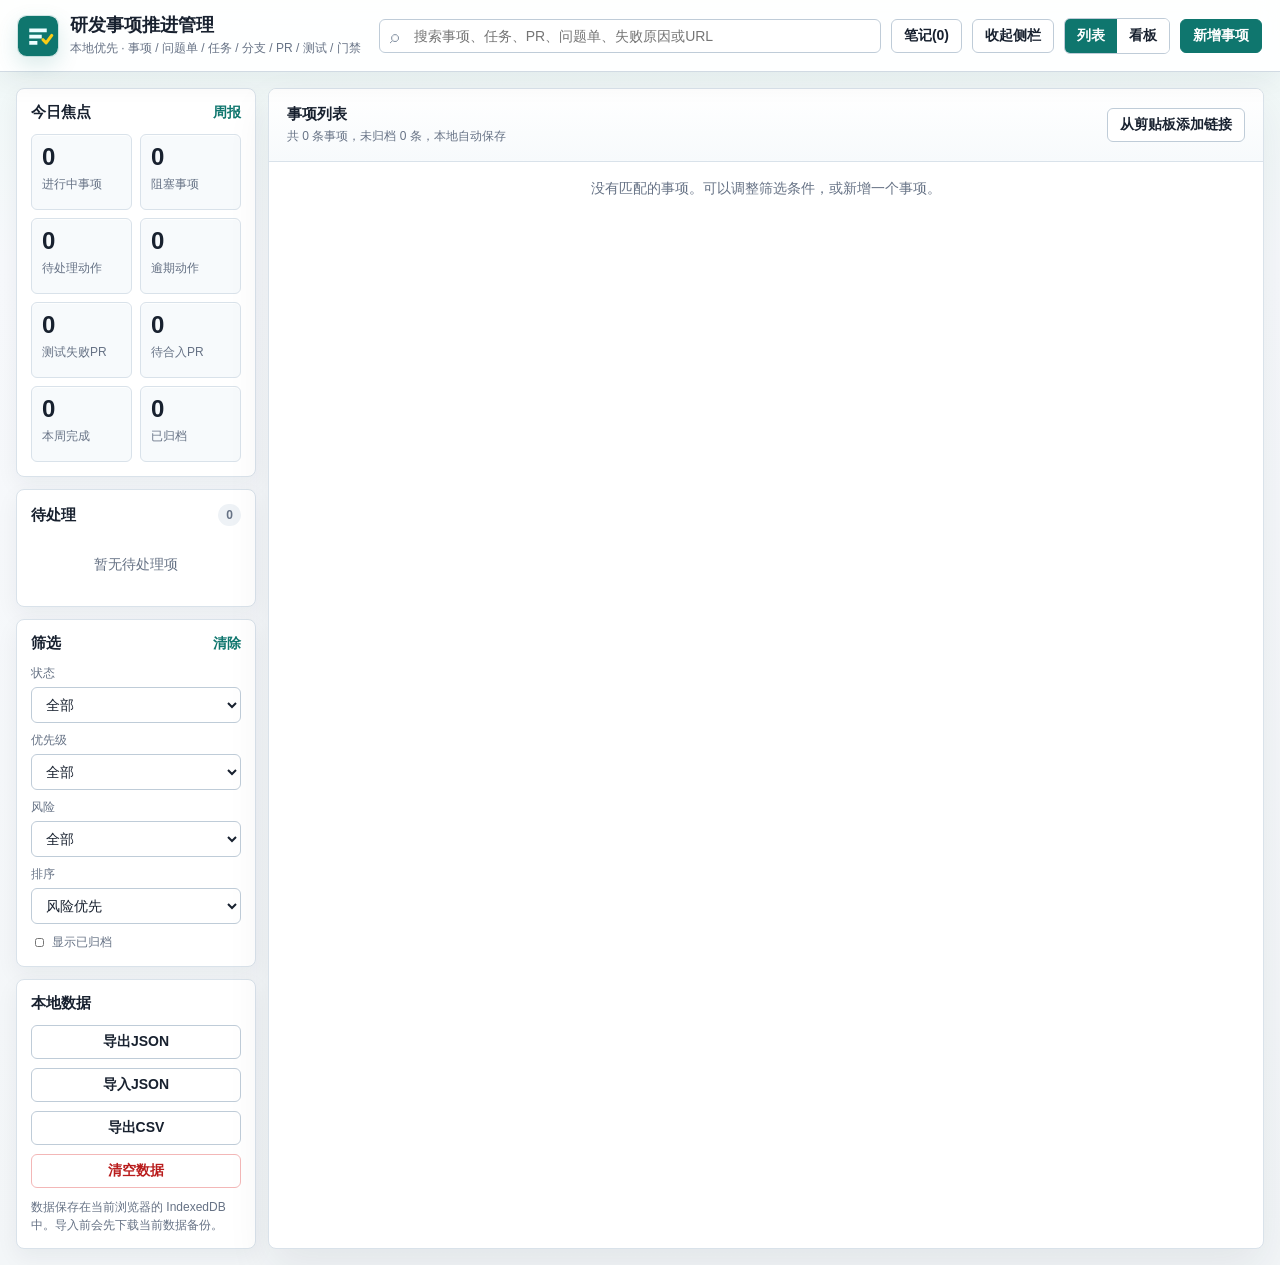
==== commit a9094323: "Add global notebook panel" ====
--- a/outputs/rd-tracker-windows-app/app/index.html
+++ b/outputs/rd-tracker-windows-app/app/index.html
@@ -28,6 +28,7 @@
             <span aria-hidden="true">⌕</span>
             <input id="globalSearch" type="search" placeholder="搜索事项、任务、PR、问题单、失败原因或URL" />
           </label>
+          <button id="importantNotesBtn" type="button" title="打开或收起重要笔记">笔记</button>
           <button id="toggleLeftRailBtn" type="button" title="收起或展开左侧概览">收起侧栏</button>
           <div class="segmented" aria-label="视图切换">
             <button id="listViewBtn" type="button" class="active">列表</button>
@@ -121,6 +122,7 @@
         </section>
 
         <aside id="detailPanel" class="detail-panel" aria-label="事项详情"></aside>
+        <aside id="notesPanel" class="notes-panel" aria-label="重要笔记" aria-hidden="true"></aside>
       </main>
     </div>
 
--- a/outputs/rd-tracker-windows-app/app/styles.css
+++ b/outputs/rd-tracker-windows-app/app/styles.css
@@ -245,6 +245,12 @@
   color: #fff;
 }
 
+.active-lite {
+  border-color: var(--primary);
+  background: var(--primary-soft);
+  color: var(--primary-dark);
+}
+
 .text-btn {
   min-height: auto;
   padding: 0;
@@ -278,7 +284,8 @@
 }
 
 .left-rail,
-.detail-panel {
+.detail-panel,
+.notes-panel {
   display: flex;
   flex-direction: column;
   gap: 12px;
@@ -295,7 +302,8 @@
 
 .main-panel,
 .panel,
-.detail-panel {
+.detail-panel,
+.notes-panel {
   border: 1px solid var(--line);
   border-radius: var(--radius);
   background: var(--surface);
@@ -339,6 +347,62 @@
   pointer-events: auto;
 }
 
+.notes-panel {
+  position: fixed;
+  top: 86px;
+  right: 14px;
+  bottom: 14px;
+  z-index: 42;
+  width: min(460px, calc(100vw - 28px));
+  padding: 0;
+  overflow: auto;
+  transform: translateX(calc(100% + 24px));
+  opacity: 0;
+  pointer-events: none;
+  transition:
+    transform 180ms ease,
+    opacity 180ms ease;
+}
+
+.notes-panel.open {
+  transform: translateX(0);
+  opacity: 1;
+  pointer-events: auto;
+}
+
+.notes-head {
+  position: sticky;
+  top: 0;
+  z-index: 2;
+  display: flex;
+  align-items: flex-start;
+  justify-content: space-between;
+  gap: 12px;
+  padding: 16px;
+  border-bottom: 1px solid var(--line);
+  background:
+    linear-gradient(180deg, #ffffff 0, var(--surface-soft) 100%);
+}
+
+.notes-head h2 {
+  margin: 0;
+  font-size: 17px;
+}
+
+.notes-head p {
+  margin: 4px 0 0;
+  color: var(--muted);
+  font-size: 12px;
+}
+
+.notes-toolbar {
+  display: flex;
+  gap: 8px;
+  padding: 12px 16px;
+  border-bottom: 1px solid var(--line);
+  background: #fff;
+}
+
 .section-title,
 .list-header,
 .detail-head {
@@ -934,6 +998,14 @@
 .important-list {
   display: grid;
   gap: 8px;
+}
+
+.notes-panel .important-list {
+  padding: 12px;
+}
+
+.notes-panel .empty-state {
+  margin: 12px;
 }
 
 .info-card {
@@ -1237,6 +1309,10 @@
     width: min(980px, calc(100vw - 250px));
     min-width: 580px;
   }
+
+  .notes-panel {
+    width: min(440px, calc(100vw - 24px));
+  }
 }
 
 @media (max-width: 860px) {
@@ -1284,6 +1360,14 @@
     min-width: 0;
   }
 
+  .notes-panel {
+    top: 72px;
+    right: 10px;
+    bottom: 10px;
+    left: 10px;
+    width: auto;
+  }
+
   .list-header {
     align-items: flex-start;
     flex-direction: column;
